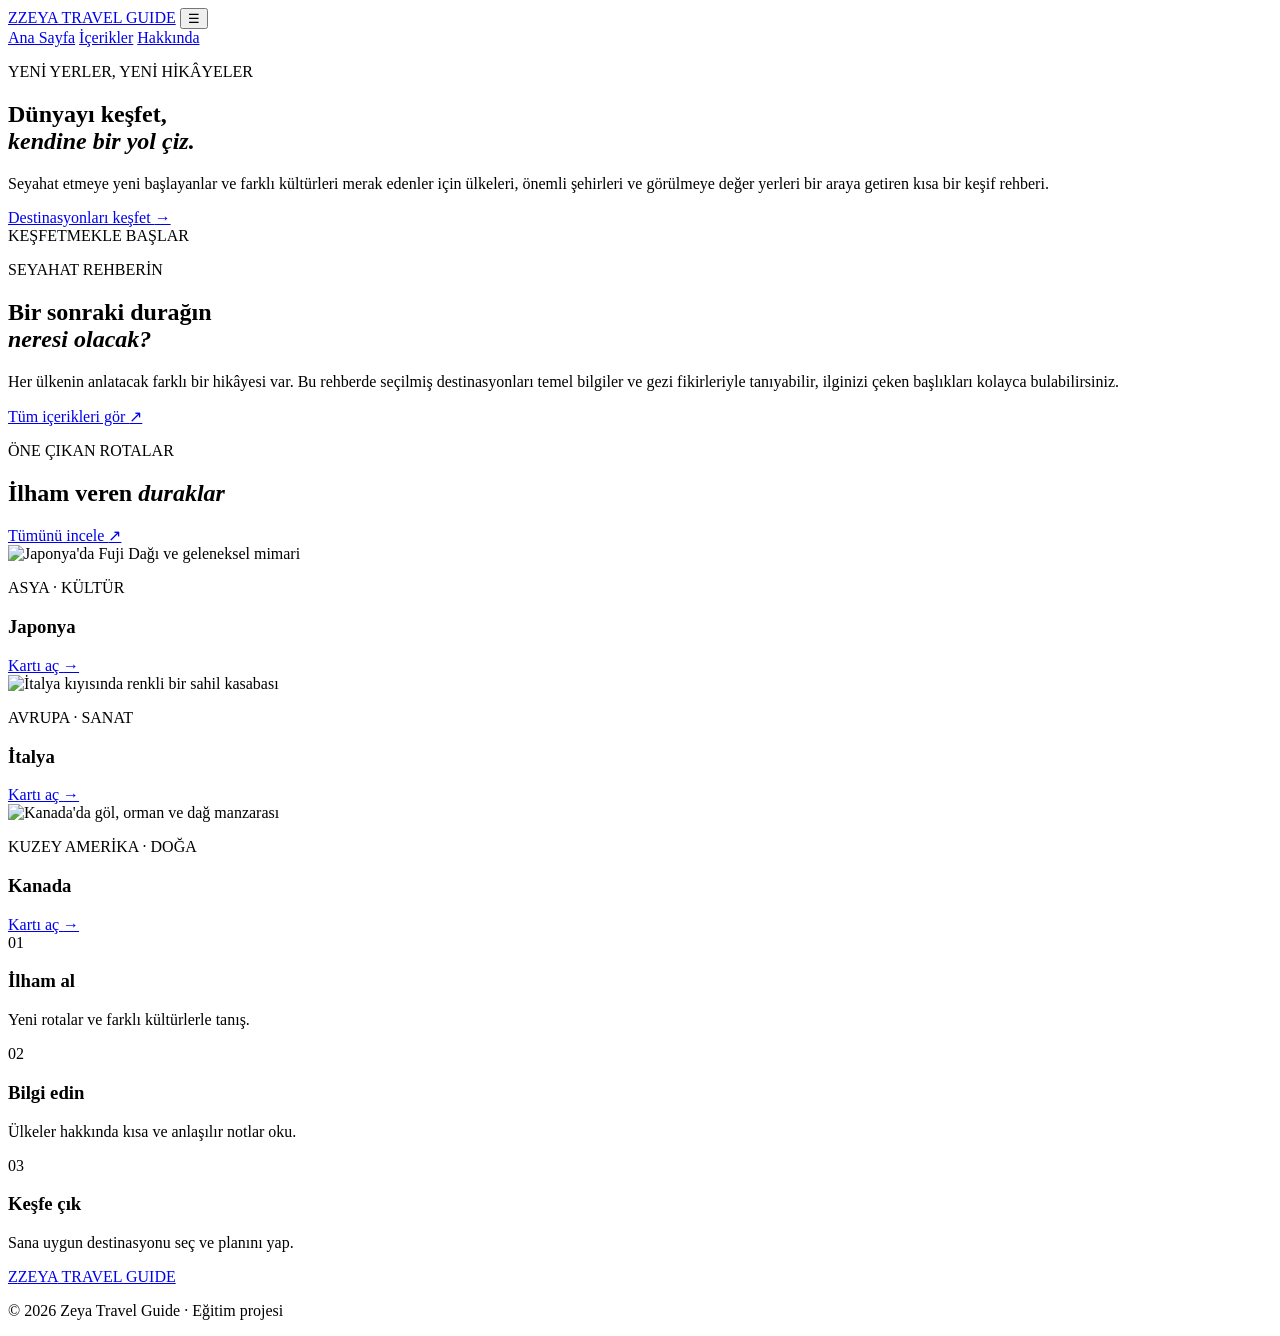
==== index.html @ 1b46081d "Sayfa yapisi ve seyahat iceriği hazırlandi Co-authored-by: Copilot <223556219+Copilot@users.noreply." ====
<!doctype html>
<html lang="tr">
<head>
  <meta charset="utf-8">
  <meta name="viewport" content="width=device-width, initial-scale=1">
  <meta name="description" content="Zeya Travel Guide ile dünyadaki farklı destinasyonları keşfedin.">
  <title>Zeya Travel Guide | Ana Sayfa</title>
  <link rel="preconnect" href="https://fonts.googleapis.com">
  <link rel="preconnect" href="https://fonts.gstatic.com" crossorigin>
  <link href="https://fonts.googleapis.com/css2?family=DM+Sans:wght@400;500;600;700&family=Playfair+Display:wght@600;700&display=swap" rel="stylesheet">
  <link rel="stylesheet" href="style.css">
</head>
<body>
  <header class="site-header">
    <nav class="nav container" aria-label="Ana menü">
      <a class="brand" href="index.html"><span class="brand-mark">Z</span><span>ZEYA<span class="brand-light"> TRAVEL GUIDE</span></span></a>
      <button class="menu-toggle" type="button" aria-expanded="false" aria-controls="site-menu" aria-label="Menüyü aç veya kapat">☰</button>
      <div class="nav-links" id="site-menu">
        <a class="active" href="index.html" aria-current="page">Ana Sayfa</a>
        <a href="icerikler.html">İçerikler</a>
        <a href="hakkinda.html">Hakkında</a>
      </div>
    </nav>
  </header>

  <main>
    <section class="hero">
      <div class="hero-shade"></div>
      <div class="container hero-content">
        <p class="eyebrow">YENİ YERLER, YENİ HİKÂYELER</p>
        <h1>Dünyayı keşfet,<br><em>kendine bir yol çiz.</em></h1>
        <p class="hero-copy">Seyahat etmeye yeni başlayanlar ve farklı kültürleri merak edenler için ülkeleri, önemli şehirleri ve görülmeye değer yerleri bir araya getiren kısa bir keşif rehberi.</p>
        <a class="button button-gold" href="icerikler.html">Destinasyonları keşfet <span aria-hidden="true">→</span></a>
      </div>
      <div class="hero-note">KEŞFETMEKLE BAŞLAR</div>
    </section>

    <section class="intro-section container section-space">
      <div>
        <p class="eyebrow eyebrow-dark">SEYAHAT REHBERİN</p>
        <h2>Bir sonraki durağın<br><em>neresi olacak?</em></h2>
      </div>
      <div class="intro-text">
        <p>Her ülkenin anlatacak farklı bir hikâyesi var. Bu rehberde seçilmiş destinasyonları temel bilgiler ve gezi fikirleriyle tanıyabilir, ilginizi çeken başlıkları kolayca bulabilirsiniz.</p>
        <a class="text-link" href="icerikler.html">Tüm içerikleri gör <span aria-hidden="true">↗</span></a>
      </div>
    </section>

    <section class="featured-section">
      <div class="container">
        <div class="section-heading">
          <div><p class="eyebrow eyebrow-dark">ÖNE ÇIKAN ROTALAR</p><h2>İlham veren <em>duraklar</em></h2></div>
          <a class="text-link" href="icerikler.html">Tümünü incele <span aria-hidden="true">↗</span></a>
        </div>
        <div class="featured-grid">
          <article class="featured-card"><img src="https://images.unsplash.com/photo-1493976040374-85c8e12f0c0e?auto=format&fit=crop&w=900&q=82" alt="Japonya'da Fuji Dağı ve geleneksel mimari" loading="lazy"><div><p class="card-meta">ASYA · KÜLTÜR</p><h3>Japonya</h3><a href="icerikler.html#japonya" aria-label="İçerikler sayfasında Japonya kartını aç">Kartı aç <span aria-hidden="true">→</span></a></div></article>
          <article class="featured-card"><img src="https://images.unsplash.com/photo-1516483638261-f4dbaf036963?auto=format&fit=crop&w=900&q=82" alt="İtalya kıyısında renkli bir sahil kasabası" loading="lazy"><div><p class="card-meta">AVRUPA · SANAT</p><h3>İtalya</h3><a href="icerikler.html#italya" aria-label="İçerikler sayfasında İtalya kartını aç">Kartı aç <span aria-hidden="true">→</span></a></div></article>
          <article class="featured-card"><img src="https://images.unsplash.com/photo-1464822759023-fed622ff2c3b?auto=format&fit=crop&w=900&q=82" alt="Kanada'da göl, orman ve dağ manzarası" loading="lazy"><div><p class="card-meta">KUZEY AMERİKA · DOĞA</p><h3>Kanada</h3><a href="icerikler.html#kanada" aria-label="İçerikler sayfasında Kanada kartını aç">Kartı aç <span aria-hidden="true">→</span></a></div></article>
        </div>
      </div>
    </section>

    <section class="feature-band">
      <div class="container feature-grid">
        <div><span class="feature-number">01</span><h3>İlham al</h3><p>Yeni rotalar ve farklı kültürlerle tanış.</p></div>
        <div><span class="feature-number">02</span><h3>Bilgi edin</h3><p>Ülkeler hakkında kısa ve anlaşılır notlar oku.</p></div>
        <div><span class="feature-number">03</span><h3>Keşfe çık</h3><p>Sana uygun destinasyonu seç ve planını yap.</p></div>
      </div>
    </section>
  </main>

  <footer class="site-footer">
    <div class="container footer-inner"><a class="brand brand-footer" href="index.html"><span class="brand-mark">Z</span><span>ZEYA<span class="brand-light"> TRAVEL GUIDE</span></span></a><p>© 2026 Zeya Travel Guide · Eğitim projesi</p></div>
  </footer>
  <script src="script.js"></script>
</body>
</html>
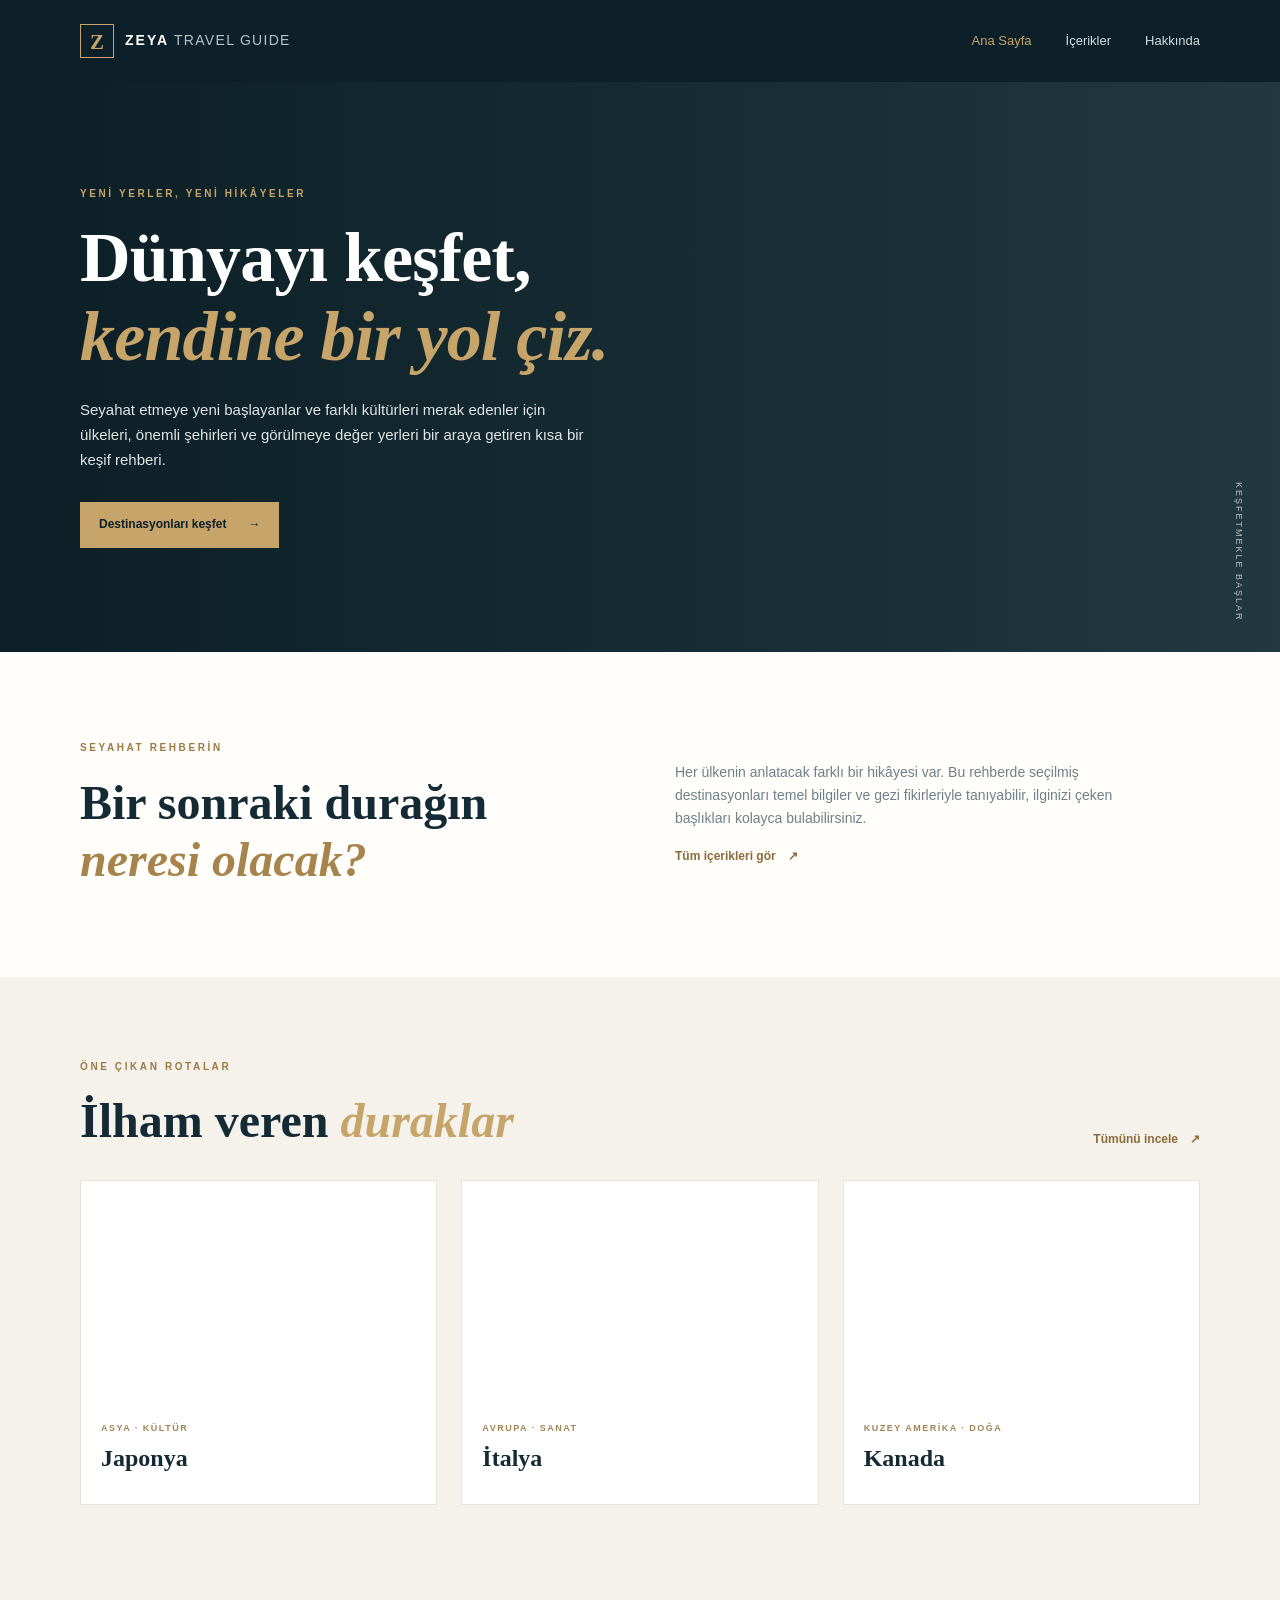
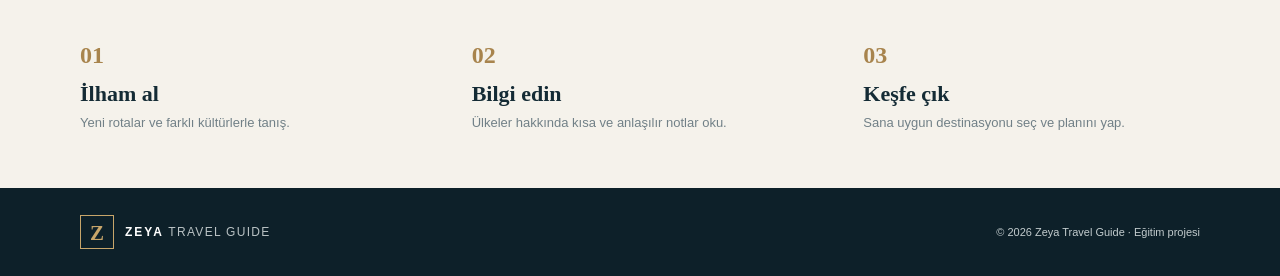
==== commit ece5d049: "Proje son teslim duzenlemeleri ve ekran goruntuleri" ====
--- a/index.html
+++ b/index.html
@@ -53,9 +53,9 @@
           <a class="text-link" href="icerikler.html">Tümünü incele <span aria-hidden="true">↗</span></a>
         </div>
         <div class="featured-grid">
-          <article class="featured-card"><img src="https://images.unsplash.com/photo-1493976040374-85c8e12f0c0e?auto=format&fit=crop&w=900&q=82" alt="Japonya'da Fuji Dağı ve geleneksel mimari" loading="lazy"><div><p class="card-meta">ASYA · KÜLTÜR</p><h3>Japonya</h3><a href="icerikler.html#japonya" aria-label="İçerikler sayfasında Japonya kartını aç">Kartı aç <span aria-hidden="true">→</span></a></div></article>
-          <article class="featured-card"><img src="https://images.unsplash.com/photo-1516483638261-f4dbaf036963?auto=format&fit=crop&w=900&q=82" alt="İtalya kıyısında renkli bir sahil kasabası" loading="lazy"><div><p class="card-meta">AVRUPA · SANAT</p><h3>İtalya</h3><a href="icerikler.html#italya" aria-label="İçerikler sayfasında İtalya kartını aç">Kartı aç <span aria-hidden="true">→</span></a></div></article>
-          <article class="featured-card"><img src="https://images.unsplash.com/photo-1464822759023-fed622ff2c3b?auto=format&fit=crop&w=900&q=82" alt="Kanada'da göl, orman ve dağ manzarası" loading="lazy"><div><p class="card-meta">KUZEY AMERİKA · DOĞA</p><h3>Kanada</h3><a href="icerikler.html#kanada" aria-label="İçerikler sayfasında Kanada kartını aç">Kartı aç <span aria-hidden="true">→</span></a></div></article>
+          <article class="featured-card"><img src="https://images.unsplash.com/photo-1493976040374-85c8e12f0c0e?auto=format&fit=crop&w=900&q=82" alt="Japonya'da Fuji Dağı ve geleneksel mimari" loading="lazy"><div><p class="card-meta">ASYA · KÜLTÜR</p><h3>Japonya</h3></div></article>
+          <article class="featured-card"><img src="https://images.unsplash.com/photo-1516483638261-f4dbaf036963?auto=format&fit=crop&w=900&q=82" alt="İtalya kıyısında renkli bir sahil kasabası" loading="lazy"><div><p class="card-meta">AVRUPA · SANAT</p><h3>İtalya</h3></div></article>
+          <article class="featured-card"><img src="https://images.unsplash.com/photo-1464822759023-fed622ff2c3b?auto=format&fit=crop&w=900&q=82" alt="Kanada'da göl, orman ve dağ manzarası" loading="lazy"><div><p class="card-meta">KUZEY AMERİKA · DOĞA</p><h3>Kanada</h3></div></article>
         </div>
       </div>
     </section>
--- a/style.css
+++ b/style.css
@@ -0,0 +1,162 @@
+/* Zeya Travel Guide - ortak sayfa stilleri */
+:root {
+  --navy: #142b35;
+  --navy-deep: #0d2029;
+  --cream: #f5f2eb;
+  --paper: #fffefa;
+  --gold: #c7a56a;
+  --ink: #24343a;
+  --muted: #718087;
+  --line: #e6e3dc;
+  --serif: "Playfair Display", Georgia, serif;
+  --sans: "DM Sans", Arial, sans-serif;
+}
+* { box-sizing: border-box; }
+html { scroll-behavior: smooth; }
+body { margin: 0; color: var(--ink); background: var(--paper); font-family: var(--sans); line-height: 1.65; }
+a { color: inherit; text-decoration: none; }
+button, input { font: inherit; }
+.container { width: min(1120px, calc(100% - 48px)); margin-inline: auto; }
+.site-header { position: relative; z-index: 5; background: var(--navy-deep); color: white; }
+.nav { min-height: 82px; display: flex; align-items: center; justify-content: space-between; gap: 24px; }
+.brand { display: inline-flex; align-items: center; gap: 11px; font-size: 14px; font-weight: 700; letter-spacing: 2px; white-space: nowrap; }
+.brand-mark { display: grid; place-items: center; width: 34px; height: 34px; border: 1px solid var(--gold); color: var(--gold); font-family: var(--serif); font-size: 21px; letter-spacing: 0; }
+.brand-light { color: #b9c2c4; font-weight: 400; letter-spacing: 1.3px; }
+.nav-links { display: flex; align-items: center; gap: 34px; }
+.nav-links a { color: #d3dcdd; font-size: 13px; transition: color .2s; }
+.nav-links a:hover, .nav-links a.active { color: var(--gold); }
+.menu-toggle { display: none; border: 1px solid #52656b; color: white; background: transparent; border-radius: 4px; padding: 7px 11px; cursor: pointer; }
+.hero { position: relative; min-height: 570px; display: flex; align-items: center; overflow: hidden; color: white; background: #243c43 url("https://images.unsplash.com/photo-1470770841072-f978cf4d019e?auto=format&fit=crop&w=2000&q=85") center 48%/cover no-repeat; }
+.hero-shade { position: absolute; inset: 0; background: linear-gradient(90deg, rgba(9,27,34,.88), rgba(9,27,34,.48) 58%, rgba(9,27,34,.1)); }
+.hero-content { position: relative; padding-block: 85px; }
+.eyebrow { margin: 0 0 17px; color: var(--gold); font-size: 10px; font-weight: 700; letter-spacing: 2.6px; }
+.eyebrow-dark { color: #9c7a45; }
+h1, h2, h3, p { margin-top: 0; }
+.hero h1, .page-heading h1 { margin: 0; font: 600 clamp(42px, 6vw, 70px)/1.12 var(--serif); letter-spacing: -.8px; }
+h1 em, h2 em { color: var(--gold); font-weight: 600; }
+.hero-copy { max-width: 510px; margin: 22px 0 30px; color: #e0e6e4; font-size: 15px; }
+.button { display: inline-flex; align-items: center; gap: 22px; padding: 13px 19px; font-size: 12px; font-weight: 700; transition: transform .2s, background .2s; }
+.button:hover { transform: translateY(-2px); }
+.button-gold { color: var(--navy-deep); background: var(--gold); }
+.button-dark { color: white; background: var(--navy); }
+.hero-note { position: absolute; right: 34px; bottom: 30px; color: rgba(255,255,255,.7); font-size: 9px; letter-spacing: 2px; writing-mode: vertical-rl; }
+.section-space { padding-block: 88px; }
+.intro-section { display: grid; grid-template-columns: 1fr 1fr; gap: 70px; align-items: center; }
+.intro-section h2, .about-copy h2 { margin: 0; color: var(--navy); font: 600 clamp(34px, 4vw, 48px)/1.2 var(--serif); }
+.intro-section h2 em, .about-copy h2 em { color: #a8844d; }
+.intro-text { max-width: 480px; color: var(--muted); font-size: 14px; }
+.text-link, .card-link { display: inline-flex; align-items: center; gap: 12px; color: #8b6b3c; font-size: 12px; font-weight: 700; }
+.feature-band { padding-block: 55px; background: var(--cream); }
+.feature-grid { display: grid; grid-template-columns: repeat(3, 1fr); gap: 55px; }
+.feature-number { color: #a8844d; font: 600 24px var(--serif); }
+.feature-grid h3 { margin: 10px 0 5px; color: var(--navy); font: 600 22px var(--serif); }
+.feature-grid p { margin: 0; color: var(--muted); font-size: 13px; }
+.site-footer { background: var(--navy-deep); color: #c3ccce; }
+.footer-inner { min-height: 88px; display: flex; justify-content: space-between; align-items: center; gap: 20px; }
+.footer-inner p { margin: 0; font-size: 11px; }
+.brand-footer { color: white; font-size: 12px; }
+.page-heading { padding: 78px 0 58px; background: var(--cream); }
+.page-heading h1 { color: var(--navy); font-size: clamp(42px, 5.4vw, 62px); }
+.page-heading > .container > p:last-child { max-width: 650px; margin: 18px 0 0; color: var(--muted); font-size: 14px; }
+.content-section { padding-block: 48px 90px; }
+.search-panel { display: flex; justify-content: space-between; align-items: end; gap: 24px; margin-bottom: 30px; padding-bottom: 22px; border-bottom: 1px solid var(--line); }
+.search-field { width: min(510px, 100%); }
+.search-field label { display: block; margin-bottom: 8px; color: var(--navy); font-size: 12px; font-weight: 700; }
+.input-wrap { display: flex; align-items: center; gap: 10px; padding: 7px 8px 7px 14px; border: 1px solid #d9d8d1; border-radius: 3px; background: white; }
+.input-wrap:focus-within { outline: 2px solid #c7a56a; outline-offset: 2px; }
+.input-wrap > span { color: #9a835f; font-size: 24px; line-height: 1; }
+.input-wrap input { min-width: 0; flex: 1; border: 0; outline: 0; color: var(--ink); background: transparent; font-size: 13px; }
+.clear-button { padding: 7px 11px; border: 0; border-radius: 2px; color: white; background: var(--navy); cursor: pointer; font-size: 11px; }
+.clear-button:hover { background: #294954; }
+.result-count { margin: 0 0 4px; color: var(--muted); font-size: 12px; white-space: nowrap; }
+.cards-grid { display: grid; grid-template-columns: repeat(3, 1fr); gap: 24px; }
+.destination-card { overflow: hidden; border: 1px solid var(--line); background: white; transition: transform .2s, box-shadow .2s; }
+.destination-card:hover { transform: translateY(-4px); box-shadow: 0 12px 28px rgba(20,43,53,.09); }
+.destination-card[hidden] { display: none; }
+.card-image { position: relative; height: 190px; background-position: center; background-size: cover; }
+.card-image img { width: 100%; height: 100%; display: block; object-fit: cover; }
+.card-image:has(.image-failed) { background: linear-gradient(135deg, #31545e, #b69a68); }
+.card-image img.image-failed { visibility: hidden; }
+.card-image::after { position: absolute; inset: 0; content: ""; background: linear-gradient(0deg, rgba(10,29,35,.38), transparent 60%); }
+.card-image span { position: absolute; z-index: 1; left: 17px; bottom: 14px; color: white; font-size: 9px; font-weight: 700; letter-spacing: 1.8px; }
+.image-japan { background-image: url("https://images.unsplash.com/photo-1493976040374-85c8e12f0c0e?auto=format&fit=crop&w=800&q=80"); }
+.image-italy { background-image: url("https://images.unsplash.com/photo-1516483638261-f4dbaf036963?auto=format&fit=crop&w=800&q=80"); }
+.image-canada { background-image: url("https://images.unsplash.com/photo-1464822759023-fed622ff2c3b?auto=format&fit=crop&w=800&q=80"); }
+.image-uk { background-image: url("https://images.unsplash.com/photo-1513635269975-59663e0ac1ad?auto=format&fit=crop&w=800&q=80"); }
+.image-egypt { background-image: url("https://images.unsplash.com/photo-1568322445389-f64ac2515020?auto=format&fit=crop&w=800&q=80"); }
+.image-spain { background-image: url("https://images.unsplash.com/photo-1583422409516-2895a77efded?auto=format&fit=crop&w=800&q=80"); }
+.card-body { padding: 20px 20px 22px; }
+.card-meta { margin: 0 0 9px; color: #a18456; font-size: 9px; font-weight: 700; letter-spacing: 1.5px; }
+.card-body h2 { margin: 0 0 9px; color: var(--navy); font: 600 21px/1.3 var(--serif); }
+.card-body > p:not(.card-meta) { min-height: 62px; margin: 0 0 15px; color: var(--muted); font-size: 12px; }
+.card-link { font-size: 11px; }
+.empty-message { margin: 28px 0; padding: 24px; border: 1px dashed #c9c2b5; color: var(--muted); text-align: center; font-size: 14px; }
+.empty-message[hidden] { display: none; }
+.about-layout { display: grid; grid-template-columns: .9fr 1.1fr; gap: 78px; align-items: center; }
+.about-visual { min-height: 420px; display: grid; place-items: center; padding: 28px; background: linear-gradient(145deg, rgba(16,43,52,.25), rgba(16,43,52,.85)), url("https://images.unsplash.com/photo-1464822759023-fed622ff2c3b?auto=format&fit=crop&w=1000&q=85") center/cover; }
+.about-visual-inner { width: 100%; min-height: 340px; display: flex; flex-direction: column; justify-content: space-between; padding: 28px; border: 1px solid rgba(255,255,255,.55); color: white; }
+.about-visual-inner span { font: 600 34px/1.2 var(--serif); letter-spacing: 2px; }
+.about-visual-inner small { color: #e2c998; font-size: 9px; letter-spacing: 2px; }
+.about-copy h2 { margin-bottom: 22px; }
+.about-copy > p:not(.eyebrow) { color: var(--muted); font-size: 13px; }
+.about-copy .button { margin-top: 12px; }
+.quote-band { padding-block: 55px; color: white; background: var(--navy); text-align: center; }
+.quote-band p { margin: 0 0 12px; font: 600 clamp(22px, 3vw, 32px) var(--serif); }
+.quote-band span { color: var(--gold); font-size: 9px; letter-spacing: 2px; }
+.featured-section { padding-block: 82px; background: var(--cream); }
+.section-heading { display: flex; align-items: end; justify-content: space-between; gap: 24px; margin-bottom: 30px; }
+.section-heading h2 { margin: 0; color: var(--navy); font: 600 clamp(34px, 4vw, 48px)/1.2 var(--serif); }
+.featured-grid { display: grid; grid-template-columns: repeat(3, 1fr); gap: 24px; }
+.featured-card { overflow: hidden; border: 1px solid var(--line); background: white; }
+.featured-card img { width: 100%; height: 220px; display: block; object-fit: cover; background: linear-gradient(135deg, #31545e, #b69a68); }
+.featured-card img.image-failed { visibility: hidden; }
+.featured-card > div { padding: 20px; }
+.featured-card h3 { margin: 4px 0 12px; color: var(--navy); font: 600 24px var(--serif); }
+.featured-card a { color: #8b6b3c; font-size: 12px; font-weight: 700; }
+.purpose-layout { display: grid; grid-template-columns: repeat(2, minmax(0, 1fr)); gap: 24px; }
+.purpose-card { padding: 34px; border: 1px solid var(--line); background: white; }
+.purpose-card h2 { margin: 0 0 16px; color: var(--navy); font: 600 32px/1.2 var(--serif); }
+.purpose-card p:not(.eyebrow) { margin: 0; color: var(--muted); font-size: 14px; }
+.destination-card { scroll-margin-top: 20px; }
+:focus-visible { outline: 2px solid #b58b4d; outline-offset: 3px; }
+@media (max-width: 760px) {
+  .container { width: min(100% - 36px, 560px); }
+  .nav { min-height: 70px; flex-wrap: wrap; }
+  .menu-toggle { display: block; }
+  .nav-links { display: none; width: 100%; flex-direction: column; align-items: stretch; gap: 0; padding: 0 0 12px; }
+  .nav-links.is-open { display: flex; }
+  .nav-links a { padding: 10px 2px; border-top: 1px solid rgba(255,255,255,.1); }
+  .hero { min-height: 520px; background-position: 58% center; }
+  .hero-content { padding-block: 70px; }
+  .hero h1 { font-size: clamp(40px, 12vw, 58px); }
+  .hero-note { display: none; }
+  .intro-section, .about-layout { grid-template-columns: 1fr; gap: 28px; }
+  .section-space { padding-block: 60px; }
+  .feature-grid { grid-template-columns: 1fr; gap: 28px; }
+  .page-heading { padding: 58px 0 42px; }
+  .search-panel { align-items: stretch; flex-direction: column; gap: 12px; }
+  .result-count { white-space: normal; }
+  .cards-grid { grid-template-columns: repeat(2, minmax(0, 1fr)); gap: 14px; }
+  .card-image { height: 150px; }
+  .card-body { padding: 15px; }
+  .card-body h2 { font-size: 18px; }
+  .card-body > p:not(.card-meta) { min-height: 80px; }
+  .about-visual { min-height: 330px; }
+  .about-visual-inner { min-height: 270px; }
+  .featured-section { padding-block: 60px; }
+  .section-heading { align-items: flex-start; flex-direction: column; }
+  .featured-grid { grid-template-columns: 1fr; }
+  .featured-card img { height: 260px; }
+  .purpose-layout { grid-template-columns: 1fr; }
+  .purpose-card { padding: 26px 20px; }
+  .footer-inner { align-items: flex-start; flex-direction: column; justify-content: center; padding-block: 22px; }
+}
+@media (max-width: 420px) {
+  .brand { gap: 8px; font-size: 12px; letter-spacing: 1.5px; }
+  .brand-light { font-size: 10px; letter-spacing: .8px; }
+  .cards-grid { grid-template-columns: 1fr; }
+  .card-image { height: 190px; }
+  .card-body > p:not(.card-meta) { min-height: 0; }
+  .input-wrap { gap: 7px; padding-left: 10px; }
+  .clear-button { padding-inline: 8px; }
+}
